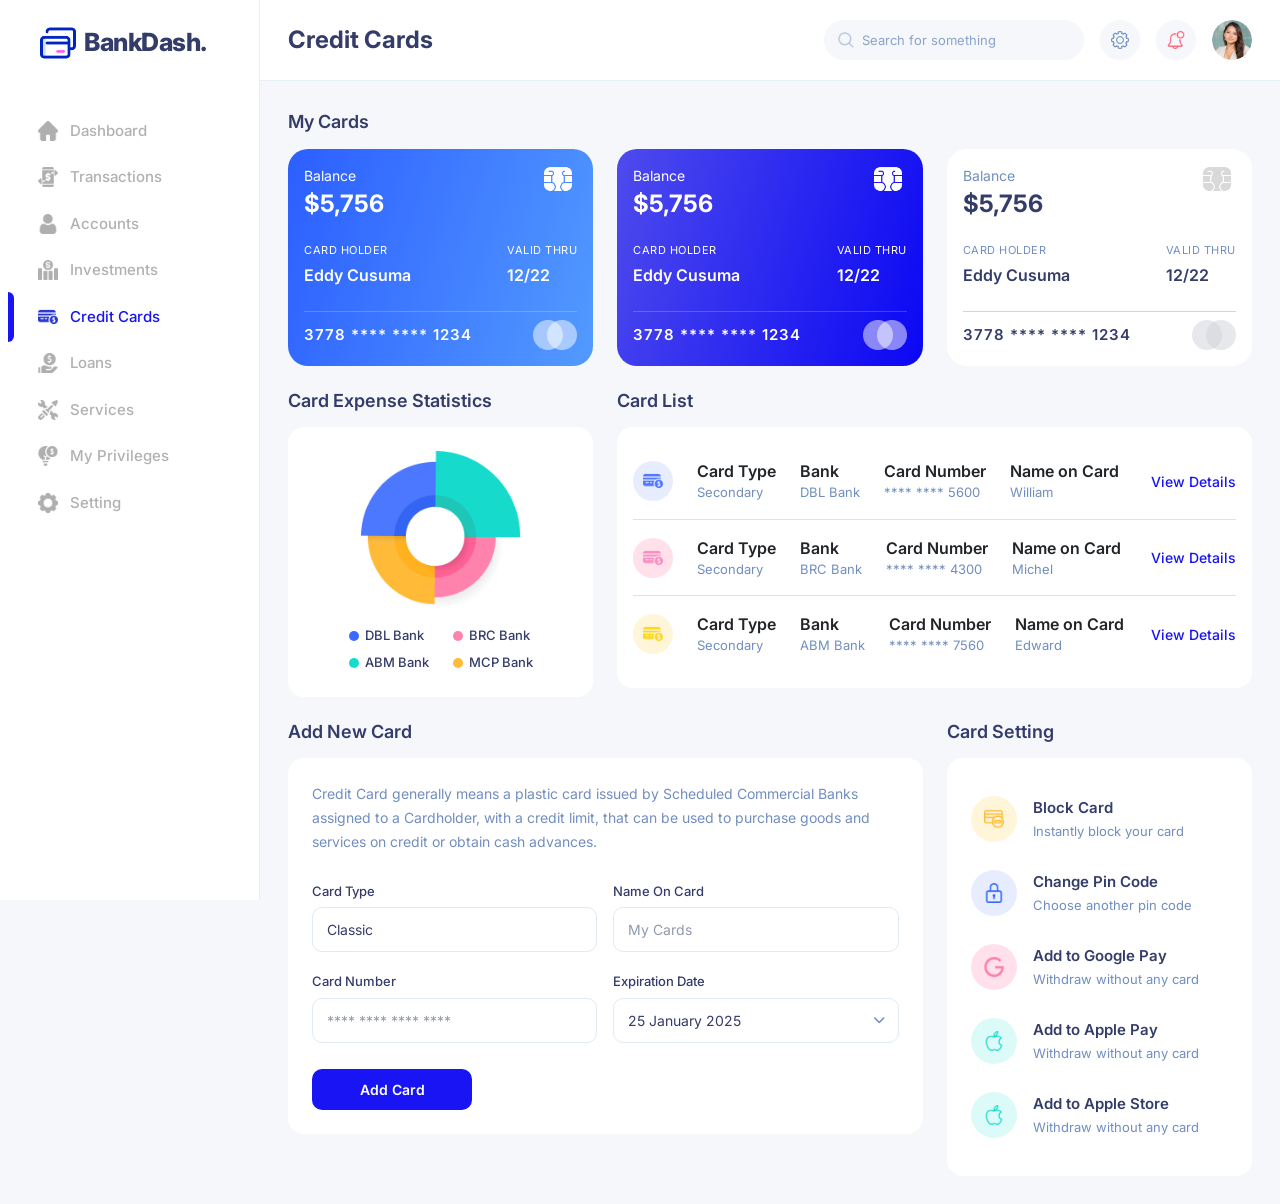
==== index.html @ 616e9b40 "Fitur Credit Cards" ====
<!DOCTYPE html>
<html lang="en">
<head>
    <meta charset="UTF-8">
    <meta name="viewport" content="width=device-width, initial-scale=1.0">
    <title>BankDash</title>
    <link href="https://cdn.jsdelivr.net/npm/bootstrap@5.3.2/dist/css/bootstrap.min.css" rel="stylesheet">
    <link rel="stylesheet" href="https://cdnjs.cloudflare.com/ajax/libs/font-awesome/6.5.1/css/all.min.css">
    <link rel="stylesheet" href="https://fonts.googleapis.com/css2?family=Inter:wght@400;500;600;700;800&display=swap">
    <link rel="stylesheet" href="https://fonts.googleapis.com/css2?family=Lato:wght@400;500;600;700;800&display=swap">
    <link rel="stylesheet" href="https://fonts.googleapis.com/css2?family=Montserrat:wght@400;500;600;700;800;900&display=swap">
    <link rel="stylesheet" href="css/style.css">
</head>
<body>

<div class="container-fluid p-0">
    <div class="row g-0">

        <!-- Sidebar -->
        <div class="col-auto">
            <aside class="sidebar p-4">
                <div class="logo d-flex align-items-center gap-2 mb-5 ms-3">
                    <img src="img/logo.png" alt="BankDash">
                    <span>BankDash.</span>
                </div>
                <nav>
                    <ul class="nav flex-column w-100 gap-1">
                        <li class="nav-item w-100">
                            <a href="#" class="nav-link">
                                <img src="img/dashboard.png" class="nav-icon">
                                <span>Dashboard</span>
                            </a>
                        </li>
                        <li class="nav-item w-100">
                            <a href="#" class="nav-link">
                                <img src="img/transaction.png" class="nav-icon">
                                <span>Transactions</span>
                            </a>
                        </li>
                        <li class="nav-item w-100">
                            <a href="#" class="nav-link">
                                <img src="img/account.png" class="nav-icon">
                                <span>Accounts</span>
                            </a>
                        </li>
                        <li class="nav-item w-100">
                            <a href="#" class="nav-link">
                                <img src="img/investment.png" class="nav-icon">
                                <span>Investments</span>
                            </a>
                        </li>
                        <li class="nav-item w-100 active">
                            <a href="#" class="nav-link active">
                                <img src="img/credit-card.png" class="nav-icon">
                                <span>Credit Cards</span>
                            </a>
                        </li>
                        <li class="nav-item w-100">
                            <a href="#" class="nav-link">
                                <img src="img/loan.png" class="nav-icon">
                                <span>Loans</span>
                            </a>
                        </li>
                        <li class="nav-item w-100">
                            <a href="#" class="nav-link">
                                <img src="img/service.png" class="nav-icon">
                                <span>Services</span>
                            </a>
                        </li>
                        <li class="nav-item w-100">
                            <a href="#" class="nav-link">
                                <img src="img/privilege.png" class="nav-icon">
                                <span>My Privileges</span>
                            </a>
                        </li>
                        <li class="nav-item w-100">
                            <a href="#" class="nav-link">
                                <img src="img/setting.png" class="nav-icon">
                                <span>Setting</span>
                            </a>
                        </li>
                    </ul>
                </nav>
            </aside>
        </div>

        <!-- Main -->
        <div class="col">
            <main class="main-content">
                <!-- Topbar -->
                <header class="topbar">
                    <h2 class="page-title">Credit Cards</h2>
                    <div class="d-flex align-items-center gap-3">
                        <div class="search-box">
                            <img src="img/search.png" class="search-icon">
                            <input type="text" class="search-input" placeholder="Search for something">
                        </div>
                        <div class="topbar-icon">
                            <img src="img/settings.png">
                        </div>
                        <div class="topbar-icon bell">
                            <img src="img/notification.png">
                        </div>
                        <img src="img/profile.png" class="profile-img">
                    </div>
                </header>
                <!-- Content Body -->
                <div class="content-body">
                    <!-- My Cards -->
                    <section class="mb-4">
                        <h5 class="section-title mb-3">My Cards</h5>
                        <div class="row g-4">
                            <!-- Card 1 -->
                            <div class="col-lg-4 col-md-6">
                                <div class="card credit-card credit-card-dark border-0">
                                    <div class="card-body">
                                        <div class="d-flex justify-content-between align-items-start mb-4">
                                            <div>
                                                <p class="mb-1 small" style="color:#FFFFFF">Balance</p>
                                                <h4 class="text-white mb-0 fw-bold">$5,756</h4>
                                            </div>
                                            <img src="img/chip-card.png" alt="Chip" class="chip">
                                        </div>
                                        <div class="d-flex justify-content-between align-items-center mb-4">
                                            <div>
                                                <p class="mb-1" style="color:#FFFFFF;font-size:11px;letter-spacing:.5px">CARD HOLDER</p>
                                                <p class="text-white mb-0 fw-semibold">Eddy Cusuma</p>
                                            </div>
                                            <div>
                                                <p class="mb-1" style="color:#FFFFFF;font-size:11px;letter-spacing:.5px">VALID THRU</p>
                                                <p class="text-white mb-0 fw-semibold">12/22</p>
                                            </div>
                                        </div>
                                        <div class="d-flex justify-content-between align-items-center pt-2" style="border-top:1px solid #FFFFFF33">
                                            <span class="text-white fw-semibold" style="font-size:15px;letter-spacing:1px">3778 **** **** 1234</span>
                                            <img src="img/group.png" class="card-group-icon">
                                        </div>
                                    </div>
                                </div>
                            </div>
                            <!-- Card 2 -->
                            <div class="col-lg-4 col-md-6">
                                <div class="card credit-card credit-card-blue border-0">
                                    <div class="card-body">
                                        <div class="d-flex justify-content-between align-items-start mb-4">
                                            <div>
                                                <p class="mb-1 small" style="color:#FFFFFF">Balance</p>
                                                <h4 class="text-white mb-0 fw-bold">$5,756</h4>
                                            </div>
                                            <img src="img/chip-card.png" alt="Chip" class="chip">
                                        </div>
                                        <div class="d-flex justify-content-between align-items-center mb-4">
                                            <div>
                                                <p class="mb-1" style="color:#FFFFFF;font-size:11px;letter-spacing:.5px">CARD HOLDER</p>
                                                <p class="text-white mb-0 fw-semibold">Eddy Cusuma</p>
                                            </div>
                                            <div>
                                                <p class="mb-1" style="color:#FFFFFF;font-size:11px;letter-spacing:.5px">VALID THRU</p>
                                                <p class="text-white mb-0 fw-semibold">12/22</p>
                                            </div>
                                        </div>
                                        <div class="d-flex justify-content-between align-items-center pt-2" style="border-top:1px solid #FFFFFF33">
                                            <span class="text-white fw-semibold" style="font-size:15px;letter-spacing:1px">3778 **** **** 1234</span>
                                            <img src="img/group.png" class="card-group-icon">
                                        </div>
                                    </div>
                                </div>
                            </div>
                            <!-- Card 3 -->
                            <div class="col-lg-4 col-md-6">
                                <div class="card credit-card credit-card-white border-0">
                                    <div class="card-body">
                                        <div class="d-flex justify-content-between align-items-start mb-4">
                                            <div>
                                                <p class="mb-1 small" style="color:#718EBF">Balance</p>
                                                <h4 class="mb-0 fw-bold" style="color:#343C6A">$5,756</h4>
                                            </div>
                                            <img src="img/chip-card.png" alt="Chip" class="chip" style="filter:grayscale(0.4) brightness(0.85)">
                                        </div>
                                        <div class="d-flex justify-content-between align-items-center mb-4">
                                            <div>
                                                <p class="mb-1" style="color:#718EBF;font-size:11px;letter-spacing:.5px">CARD HOLDER</p>
                                                <p class="mb-0 fw-semibold" style="color:#343C6A">Eddy Cusuma</p>
                                            </div>
                                            <div>
                                                <p class="mb-1" style="color:#718EBF;font-size:11px;letter-spacing:.5px">VALID THRU</p>
                                                <p class="mb-0 fw-semibold" style="color:#343C6A">12/22</p>
                                            </div>
                                        </div>
                                        <div class="d-flex justify-content-between align-items-center pt-2" style="border-top:1px solid #C8D8E8">
                                            <span class="fw-semibold" style="color:#343C6A;font-size:15px;letter-spacing:1px">3778 **** **** 1234</span>
                                            <img src="img/group.png" class="card-group-icon">
                                        </div>
                                    </div>
                                </div>
                            </div>
                        </div>
                    </section>

                    <!-- Bottom Section -->
                    <div class="row g-4 mb-4">
                        <!-- Card Expense Statistics -->
                            <div class="col-xl-4">
                                <h5 class="section-title mb-3">Card Expense Statistics</h5>
                                <div class="statistics-box text-center">
                                    <img src="img/groups.png" alt="Statistics" style="width:160px; height:auto;">
                                    <div class="donut-legend mt-3">
                                        <div class="legend-item">
                                            <span class="legend-dot" style="background:#396AFF"></span>DBL Bank
                                        </div>
                                        <div class="legend-item">
                                            <span class="legend-dot" style="background:#FF82AC"></span>BRC Bank
                                        </div>
                                        <div class="legend-item">
                                            <span class="legend-dot" style="background:#16DBCC"></span>ABM Bank
                                        </div>
                                        <div class="legend-item">
                                            <span class="legend-dot" style="background:#FFBB38"></span>MCP Bank
                                        </div>
                                    </div>
                                </div>
                            </div>

                            <!-- Card List -->
                            <div class="col-xl-8">
                                <h5 class="section-title mb-3">Card List</h5>
                                <div class="card-list-table p-3">
                                    <!-- Item 1 -->
                                    <div class="d-flex align-items-center justify-content-between py-3 border-bottom">
                                        <div class="d-flex align-items-center gap-4">
                                            <div class="card-icon-circle card-icon-item1">
                                                <img src="img/credit-card.png" width="20" class="icon-blue">
                                            </div>
                                            <div>
                                                <div class="fw-semibold">Card Type</div>
                                                <div class="card-type-sub">Secondary</div>
                                            </div>
                                            <div>
                                                <div class="fw-semibold">Bank</div>
                                                <div class="card-type-sub">DBL Bank</div>
                                            </div>
                                            <div>
                                                <div class="fw-semibold">Card Number</div>
                                                <div class="card-type-sub">**** **** 5600</div>
                                            </div>
                                            <div>
                                                <div class="fw-semibold">Name on Card</div>
                                                <div class="card-type-sub">William</div>
                                            </div>
                                        </div>
                                        <a href="#" class="view-details-link">View Details</a>
                                    </div>

                                    <!-- Item 2 -->
                                    <div class="d-flex align-items-center justify-content-between py-3 border-bottom">
                                        <div class="d-flex align-items-center gap-4">
                                            <div class="card-icon-circle card-icon-item2">
                                                <img src="img/credit-card.png" width="20" class="icon-pink">
                                            </div>
                                            <div>
                                                <div class="fw-semibold">Card Type</div>
                                                <div class="card-type-sub">Secondary</div>
                                            </div>
                                            <div>
                                                <div class="fw-semibold">Bank</div>
                                                <div class="card-type-sub">BRC Bank</div>
                                            </div>
                                            <div>
                                                <div class="fw-semibold">Card Number</div>
                                                <div class="card-type-sub">**** **** 4300</div>
                                            </div>
                                            <div>
                                                <div class="fw-semibold">Name on Card</div>
                                                <div class="card-type-sub">Michel</div>
                                            </div>
                                        </div>
                                        <a href="#" class="view-details-link">View Details</a>
                                    </div>

                                    <!-- Item 3 -->
                                    <div class="d-flex align-items-center justify-content-between py-3">
                                        <div class="d-flex align-items-center gap-4">
                                            <div class="card-icon-circle card-icon-item3">
                                                <img src="img/credit-card.png" width="20" class="icon-yellow">
                                            </div>
                                            <div>
                                                <div class="fw-semibold">Card Type</div>
                                                <div class="card-type-sub">Secondary</div>
                                            </div>
                                            <div>
                                                <div class="fw-semibold">Bank</div>
                                                <div class="card-type-sub">ABM Bank</div>
                                            </div>
                                            <div>
                                                <div class="fw-semibold">Card Number</div>
                                                <div class="card-type-sub">**** **** 7560</div>
                                            </div>
                                            <div>
                                                <div class="fw-semibold">Name on Card</div>
                                                <div class="card-type-sub">Edward</div>
                                            </div>
                                        </div>
                                        <a href="#" class="view-details-link">View Details</a>
                                    </div>
                                </div>
                            </div>
                        </div>

                        <div class="row g-4 align-items-stretch">
                            <!-- Add New Card -->
                            <div class="col-xl-8">
                                <h5 class="section-title mb-3">Add New Card</h5>
                                <div class="add-new-card-box">
                                    <p class="mb-4" style="color:#718EBF; font-size:14px; line-height:1.7">
                                        Credit Card generally means a plastic card issued by Scheduled Commercial Banks assigned to a Cardholder, with a credit limit, that can be used to purchase goods and services on credit or obtain cash advances.
                                    </p>
                                    <div class="row g-3">
                                        <div class="col-md-6">
                                            <label class="form-label">Card Type</label>
                                            <input type="text" class="form-control" value="Classic">
                                        </div>
                                        <div class="col-md-6">
                                            <label class="form-label">Name On Card</label>
                                            <input type="text" class="form-control" placeholder="My Cards">
                                        </div>
                                        <div class="col-md-6">
                                            <label class="form-label">Card Number</label>
                                            <input type="text" class="form-control" placeholder="**** **** **** ****">
                                        </div>
                                        <div class="col-md-6">
                                            <label class="form-label">Expiration Date</label>
                                            <div class="position-relative">
                                                <input type="text" class="form-control" value="25 January 2025">
                                                <i class="fas fa-chevron-down position-absolute" style="right:14px; top:50%; transform:translateY(-50%); color:#718EBF; font-size:12px;"></i>
                                            </div>
                                        </div>
                                        <div class="col-12 mt-3">
                                            <button class="btn-add-card">Add Card</button>
                                        </div>
                                    </div>
                                </div>
                            </div>

                            <!-- Card Setting -->
                            <div class="col-xl-4">
                                <h5 class="section-title mb-3">Card Setting</h5>
                                <div class="card-setting-box">
                                    <div class="setting-item">
                                        <div class="setting-icon-circle" style="background:#FFF5D9;">
                                            <img src="img/credit.png" width="20">
                                        </div>
                                        <div>
                                            <div class="setting-item-title">Block Card</div>
                                            <div class="setting-item-sub">Instantly block your card</div>
                                        </div>
                                    </div>
                                    <div class="setting-item">
                                        <div class="setting-icon-circle" style="background:#E7EDFF;">
                                            <img src="img/padlock.png" width="20">
                                        </div>
                                        <div>
                                            <div class="setting-item-title">Change Pin Code</div>
                                            <div class="setting-item-sub">Choose another pin code</div>
                                        </div>
                                    </div>
                                    <div class="setting-item">
                                        <div class="setting-icon-circle" style="background:#FFE0EB;">
                                            <img src="img/google.png" width="20">
                                        </div>
                                        <div>
                                            <div class="setting-item-title">Add to Google Pay</div>
                                            <div class="setting-item-sub">Withdraw without any card</div>
                                        </div>
                                    </div>
                                    <div class="setting-item">
                                        <div class="setting-icon-circle" style="background:#DCFAF8;">
                                            <img src="img/apple.png" width="20">
                                        </div>
                                        <div>
                                            <div class="setting-item-title">Add to Apple Pay</div>
                                            <div class="setting-item-sub">Withdraw without any card</div>
                                        </div>
                                    </div>
                                    <div class="setting-item">
                                        <div class="setting-icon-circle" style="background:#DCFAF8;">
                                            <img src="img/apple.png" width="20">
                                        </div>
                                        <div>
                                            <div class="setting-item-title">Add to Apple Store</div>
                                            <div class="setting-item-sub">Withdraw without any card</div>
                                        </div>
                                    </div>
                                </div>
                            </div>
                        </div>
                    </main>
                </div>
            </div>
        </div>

<script src="https://cdn.jsdelivr.net/npm/bootstrap@5.3.2/dist/js/bootstrap.bundle.min.js"></script>
<script src="js/app.js"></script>
</body>
</html>
---- css/style.css ----
* {
    margin: 0;
    padding: 0;
    box-sizing: border-box;
    font-family: 'Inter', sans-serif;
}

body {
    background-color: #F5F7FA;
}

.container-fluid{
    max-width: 100%;
    overflow-x: hidden;
}

/* Sidebar */
.sidebar {
    width: 260px;
    min-height: 100vh;
    background-color: #ffffff;
    border-right: 1px solid #E6EFF5;
    position: sticky;
    top: 0;
    height: 100vh;
    overflow-y: auto;
}

.logo img {
    width: 36px;
    height: 36px;
    object-fit: contain;
}

.logo span {
    color: #343C6A;
    font-size: 25px;
    font-weight: 800;
    letter-spacing: -0.5px;
}

.nav-icon {
    width: 20px;
    height: 20px;
    object-fit: contain;
    flex-shrink: 0;
    transition: all 0.2s ease;
    filter: grayscale(1) brightness(0.99);
}

.nav-link {
    color: #B1B1B1;
    font-weight: 500;
    font-size: 15px;
    border-radius: 8px;
    transition: all 0.2s ease;
    padding: 10px 14px !important;
    display: flex;
    align-items: center;
    gap: 12px;
    text-decoration: none;
    position: relative;
}

.nav-link:hover {
    color: #1814F3;
}

.nav-link:hover .nav-icon {
    filter: brightness(0) saturate(100%) invert(15%) sepia(96%) saturate(3000%) hue-rotate(235deg);
}

.nav-item.active .nav-link,
.nav-link.active {
    color: #1814F3;
}

.nav-item.active .nav-link .nav-icon,
.nav-link.active .nav-icon {
    filter: brightness(0) saturate(100%) invert(15%) sepia(96%) saturate(3000%) hue-rotate(235deg);
}

.nav-item.active {
    position: relative;
}

.nav-item.active::before {
    content: '';
    position: absolute;
    left: -16px;
    top: 50%;
    transform: translateY(-50%);
    width: 6px;
    height: 50px;
    background-color: #1814F3;
    border-radius: 0 10px 10px 0;
}

/* Main */
.main-content {
    background-color: #F5F7FA;
    min-height: 100vh;
    padding: 0;
}

.page-title {
    font-size: 24px;
    font-weight: 700;
    color: #343C6A;
    margin-bottom: 0;
}

/* Topbar */
.topbar {
    display: flex;
    justify-content: space-between;
    align-items: center;
    background: #ffffff;
    padding: 20px 28px;
    border-bottom: 1px solid #E6EFF5;
    margin-bottom: 30px;
    flex-wrap: wrap;
    gap: 16px;
}

.topbar > div{
    flex-wrap: wrap;
}

.search-box {
    position: relative;
    width: 260px;
}

.search-icon {
    position: absolute;
    left: 14px;
    top: 50%;
    transform: translateY(-50%);
    width: 16px;
    opacity: 0.5;
}

.search-input {
    width: 100%;
    height: 40px;
    border: none;
    border-radius: 40px;
    background: #F5F7FA;
    padding-left: 38px;
    font-size: 13px;
    color: #718EBF;
    outline: none;
}

.search-input::placeholder {
    color: #8BA3CB;
}

.search-input:focus {
    background-color: #F5F7FA;
    box-shadow: none;
}

.topbar-icon {
    width: 40px;
    height: 40px;
    background: #F5F7FA;
    border-radius: 50%;
    display: flex;
    align-items: center;
    justify-content: center;
    cursor: pointer;
    flex-shrink: 0;
}

.topbar-icon img {
    width: 18px;
    height: 18px;
    object-fit: contain;
}

.profile-img {
    width: 40px;
    height: 40px;
    border-radius: 50%;
    object-fit: cover;
    flex-shrink: 0;
}

/* Content */
.content-body {
    padding: 0 28px 28px 28px;
}

/* Section Title */
.section-title {
    font-size: 18px;
    font-weight: 600;
    color: #343C6A;
    margin-bottom: 16px;
}

/* My Cards */
.credit-card {
    border-radius: 20px;
    overflow: hidden;
    transition: transform 0.3s ease;
    min-height: 200px;
}

.credit-card:hover {
    transform: translateY(-4px);
}

.credit-card-dark {
    background: linear-gradient(107.38deg, #2D60FF 2.61%, #539BFF 101.2%);
}

.credit-card-blue {
    background: linear-gradient(107.38deg, #4C49ED 2.61%, #0A06F4 101.2%);
}

.credit-card-white {
    background: #FFFFFF;
    border: none !important;
}

.chip {
    width: 38px;
    height: 28px;
    object-fit: contain;
}

.card-group-icon{
    width:44px;
    height:auto;
    object-fit:contain;
}

.credit-card-dark .card-group-icon,
.credit-card-blue .card-group-icon{
    filter: brightness(0) invert(1); 
}

.credit-card-white .card-group-icon{
    filter: brightness(0) saturate(100%) invert(63%) sepia(9%) saturate(300%) hue-rotate(186deg) opacity(0.5);
}

/* Card List Table */
.card-list-table {
    background: #ffffff;
    border-radius: 16px;
    overflow: hidden;
}

.card-list-table .table {
    margin-bottom: 0;
}

.card-list-table .table thead th {
    font-size: 13px;
    color: #718EBF;
    font-weight: 500;
    border: none;
    padding: 14px 16px;
    background: transparent;
}

.card-list-table .table tbody td {
    font-size: 14px;
    color: #343C6A;
    font-weight: 500;
    border: none;
    padding: 14px 16px;
    vertical-align: middle;
    border-top: 1px solid #F3F5F7;
}

.card-type-sub {
    color: #718EBF;
    font-size: 13px;
    font-weight: 400;
}

.card-icon-item1{
    background:#E7EDFF;
    color:#396AFF;
}

.card-icon-item2{
    background:#FFE0EB;
    color:#FF82AC;
}

.card-icon-item3{
    background:#FFF5D9;
    color:#FFBB38;
}

.icon-blue{
filter: brightness(0) saturate(100%) invert(39%) sepia(94%) saturate(1877%) hue-rotate(213deg) brightness(101%) contrast(101%);
}

.icon-pink{
filter: brightness(0) saturate(100%) invert(63%) sepia(66%) saturate(468%) hue-rotate(294deg) brightness(102%) contrast(102%);
}

.icon-yellow{
filter: brightness(0) saturate(100%) invert(77%) sepia(58%) saturate(590%) hue-rotate(359deg) brightness(101%) contrast(101%);
}

.card-icon-circle {
    width: 40px;
    height: 40px;
    border-radius: 50%;
    display: flex;
    align-items: center;
    justify-content: center;
    font-size: 16px;
    flex-shrink: 0;
}

.view-details-link {
    color: #1814F3;
    font-size: 14px;
    font-weight: 500;
    text-decoration: none;
}

.view-details-link:hover {
    text-decoration: underline;
}

/* Statistics Box */
.statistics-box {
    background: #ffffff;
    border-radius: 16px;
    padding: 24px;
}

.donut-legend {
    display: grid;
    grid-template-columns: repeat(2, auto);
    gap: 8px 24px;
    justify-content: center;
    margin-top: 16px;
}

.legend-item {
    display: flex;
    align-items: center;
    gap: 6px;
    font-size: 13px;
    color: #343C6A;
    font-weight: 500;
}

.legend-dot {
    width: 10px;
    height: 10px;
    border-radius: 50%;
    flex-shrink: 0;
}

.row.g-4{
    align-items: stretch;
}

.add-new-card-box {
    background: #ffffff;
    border-radius: 16px;
    padding: 24px;
    padding-bottom: 32px;
}

.add-new-card-box .btn-add-card{
    margin-top: 10px;
}

.add-new-card-box,
.card-setting-box {
    padding: 24px; 
}

.form-label {
    font-weight: 500;
    font-size: 13px;
    color: #343C6A;
    margin-bottom: 6px;
}

.form-control {
    border: 1px solid #DFEAF2;
    border-radius: 10px;
    padding: 11px 14px;
    font-size: 14px;
    color: #343C6A;
    background-color: #ffffff;
}

.form-control::placeholder {
    color: #9199AF;
}

.form-control:focus {
    border-color: #2D60FF;
    box-shadow: none;
    outline: none;
}

.btn-add-card {
    background-color: #1814F3;
    color: #ffffff;
    border: none;
    border-radius: 10px;
    padding: 10px 24px;
    font-size: 14px;
    font-weight: 600;
    width: auto;
    min-width: 160px;
    cursor: pointer;
    transition: background 0.2s ease, transform 0.2s ease;
}

.btn-add-card:hover {
    background-color: #1210cc;
    transform: translateY(-1px);
}

/* Card Setting */
.card-setting-box {
    background: #ffffff;
    border-radius: 16px;
    padding: 24px;
}

.setting-item {
    display: flex;
    align-items: center;
    gap: 16px;
    padding: 14px 0;
    /* border-bottom: 1px solid #F3F5F7; */
}

.setting-icon-circle {
    width: 46px;
    height: 46px;
    border-radius: 50%;
    display: flex;
    align-items: center;
    justify-content: center;
    font-size: 18px;
    flex-shrink: 0;
}

.setting-item-title {
    font-size: 15px;
    font-weight: 600;
    color: #343C6A;
    margin-bottom: 2px;
}

.setting-item-sub {
    font-size: 13px;
    color: #718EBF;
}

/* Responsive */
@media (max-width: 992px) {
    .sidebar { width: 80px; }
    .logo span,
    .nav-link span { display: none; }
    .nav-link { justify-content: center; padding: 10px !important; }
}

@media (max-width: 576px) {
    .content-body { padding: 0 16px 16px 16px; }
    .search-box { width: 160px; }
}

@media (max-width: 992px){
    .sidebar{
        width:80px;
    }
    .logo span,
    .nav-link span{
        display:none;
    }
    .nav-link{
        justify-content:center;
        padding:10px !important;
    }
    .card-list-table .d-flex{
        flex-wrap:wrap;
        gap:12px;
    }
    .card-list-table .d-flex > div{
        min-width:120px;
    }
}

@media (max-width: 768px){
    .sidebar{
        display:none;
    }
    .topbar{
        flex-direction:column;
        align-items:flex-start;
        gap:16px;
    }

    .topbar > div{
        width:100%;
        display:flex;
        justify-content:space-between;
    }

    .search-box{
        width:100%;
    }
    .content-body .row.g-4:first-child{
        flex-wrap:nowrap;
        overflow-x:auto;
        padding-bottom:10px;
    }
    .credit-card{
        min-width:260px;
    }
    .statistics-box{
        margin-bottom:20px;
    }
    .card-list-table .d-flex{
        flex-direction:column;
        align-items:flex-start !important;
        gap:10px;
    }
    .card-list-table .d-flex > div{
        width:100%;
    }
    .view-details-link{
        align-self:flex-end;
        margin-top:6px;
    }
    .add-new-card-box .row > div{
        width:100%;
    }
    .btn-add-card{
        width:100%;
    }

}

@media (max-width: 480px){
    .page-title{
        font-size:20px;
    }
    .credit-card{
        min-width:240px;
    }
    .statistics-box img{
        width:140px;
    }
}
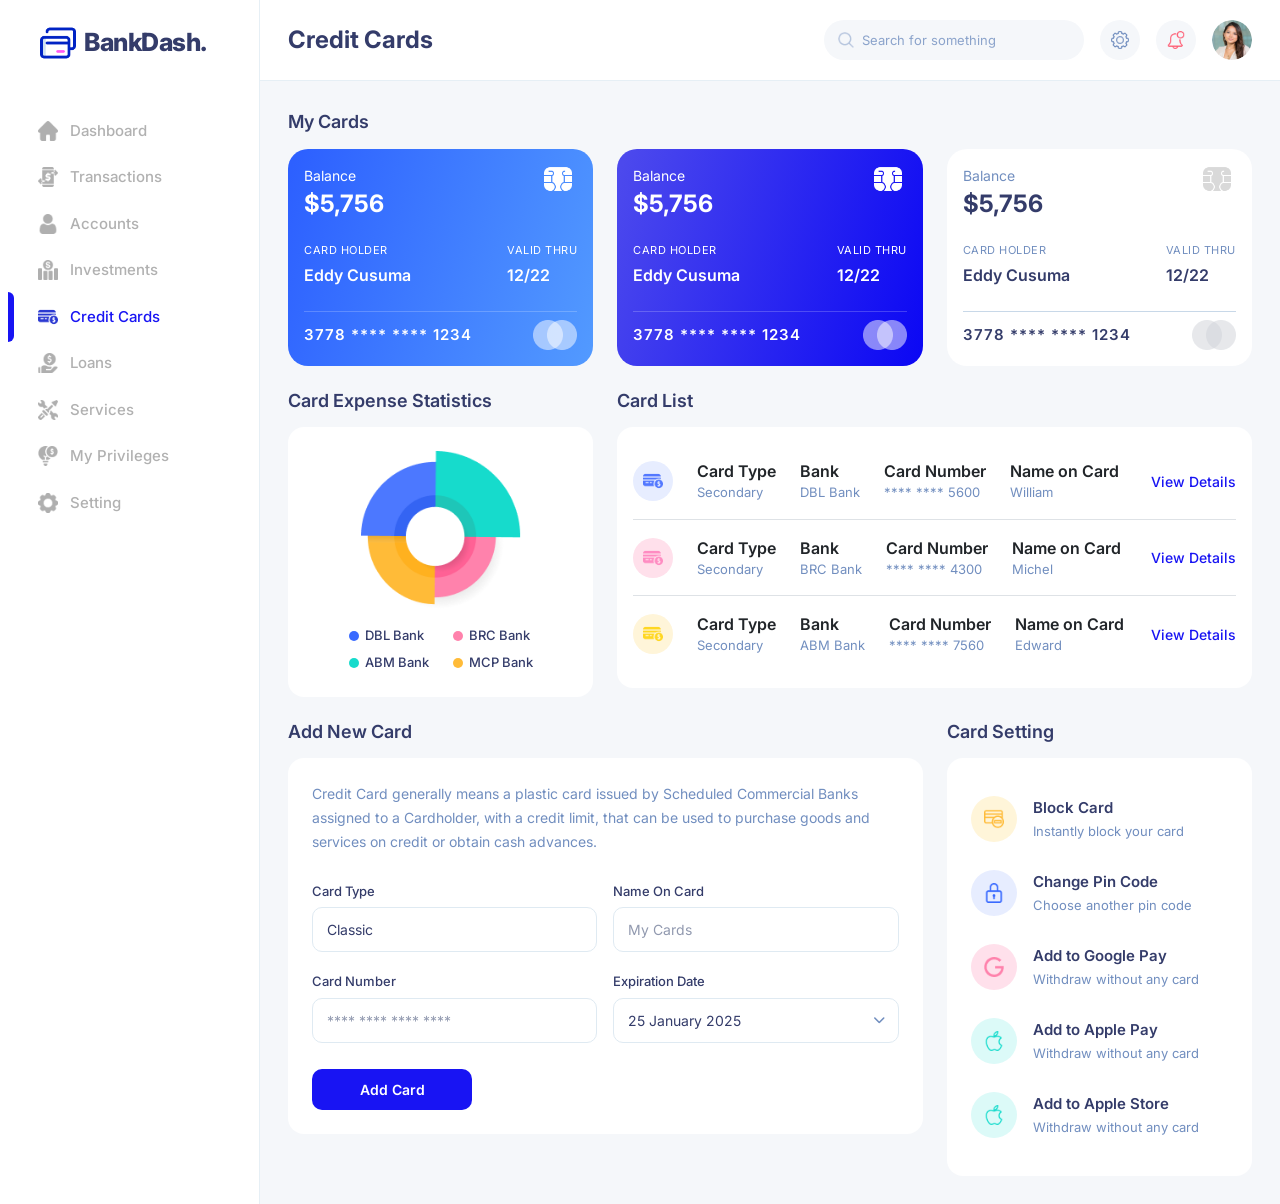
==== commit 302c359f: "Setting" ====
--- a/index.html
+++ b/index.html
@@ -3,7 +3,7 @@
 <head>
     <meta charset="UTF-8">
     <meta name="viewport" content="width=device-width, initial-scale=1.0">
-    <title>BankDash</title>
+    <title>BankDash - Credit Cards</title>
     <link href="https://cdn.jsdelivr.net/npm/bootstrap@5.3.2/dist/css/bootstrap.min.css" rel="stylesheet">
     <link rel="stylesheet" href="https://cdnjs.cloudflare.com/ajax/libs/font-awesome/6.5.1/css/all.min.css">
     <link rel="stylesheet" href="https://fonts.googleapis.com/css2?family=Inter:wght@400;500;600;700;800&display=swap">
@@ -50,7 +50,7 @@
                             </a>
                         </li>
                         <li class="nav-item w-100 active">
-                            <a href="#" class="nav-link active">
+                            <a href="index.html" class="nav-link active">
                                 <img src="img/credit-card.png" class="nav-icon">
                                 <span>Credit Cards</span>
                             </a>
@@ -62,7 +62,7 @@
                             </a>
                         </li>
                         <li class="nav-item w-100">
-                            <a href="#" class="nav-link">
+                            <a href="service.html" class="nav-link">
                                 <img src="img/service.png" class="nav-icon">
                                 <span>Services</span>
                             </a>
@@ -74,7 +74,7 @@
                             </a>
                         </li>
                         <li class="nav-item w-100">
-                            <a href="#" class="nav-link">
+                            <a href="setting.html" class="nav-link">
                                 <img src="img/setting.png" class="nav-icon">
                                 <span>Setting</span>
                             </a>
--- a/css/style.css
+++ b/css/style.css
@@ -12,18 +12,15 @@
 .container-fluid{
     max-width: 100%;
     overflow-x: hidden;
+    min-height: 100vh;
 }
 
 /* Sidebar */
 .sidebar {
     width: 260px;
-    min-height: 100vh;
-    background-color: #ffffff;
+    background: #fff;
     border-right: 1px solid #E6EFF5;
-    position: sticky;
-    top: 0;
-    height: 100vh;
-    overflow-y: auto;
+    min-height: 100%;
 }
 
 .logo img {
@@ -101,6 +98,7 @@
     background-color: #F5F7FA;
     min-height: 100vh;
     padding: 0;
+    width:100%;
 }
 
 .page-title {
@@ -440,7 +438,6 @@
     align-items: center;
     gap: 16px;
     padding: 14px 0;
-    /* border-bottom: 1px solid #F3F5F7; */
 }
 
 .setting-icon-circle {
@@ -466,99 +463,739 @@
     color: #718EBF;
 }
 
+/* SERVICE PAGE STYLES */
+.service-box {
+    background: #fff;
+    border-radius: 16px;
+    padding: 20px;
+    gap: 16px;
+}
+
+.service-icon {
+    width: 60px;
+    height: 60px;
+    border-radius: 50%;
+    display: flex;
+    align-items: center;
+    justify-content: center;
+    flex-shrink: 0;
+}
+
+.service-icon img {
+    width: 26px;
+    height: 26px;
+    object-fit: contain;
+}
+
+.service-title {
+    font-weight: 600;
+    color: #232323;
+    font-size: 16px;
+}
+
+.service-sub {
+    font-size: 13px;
+    color: #718EBF;
+}
+
+/* Service List */
+.service-list {
+    margin-top: 16px;
+}
+
+.service-row {
+    display: flex;
+    align-items: center;
+    justify-content: space-between;
+    background: #fff;
+    border-radius: 16px;
+    padding: 20px;
+    margin-bottom: 16px;
+    gap: 20px;
+    flex-wrap: wrap;
+}
+
+.service-left {
+    display: flex;
+    align-items: center;
+    gap: 16px;
+    min-width: 250px;
+}
+
+.service-name {
+    font-weight: 600;
+    color: #232323;
+    font-size: 16px;
+}
+
+.service-desc {
+    font-size: 13px;
+    color: #718EBF;
+}
+
+.service-col {
+    min-width: 120px;
+}
+
+.service-text {
+    color: #232323;
+    font-weight: 500;
+    font-size: 14px;
+}
+
+.service-sub {
+    font-size: 12px;
+    color: #718EBF;
+}
+
+.service-btn {
+    border: 1px solid #396AFF;
+    padding: 8px 18px;
+    border-radius: 30px;
+    font-size: 13px;
+    color: #396AFF;
+    text-decoration: none;
+    background: transparent;
+    transition: all 0.2s ease;
+    white-space: nowrap;
+}
+
+.service-btn.active {
+    color: #1814F3;
+    border-color: #1814F3;
+}
+
+.service-btn:hover {
+    background: #1814F3;
+    color: #fff;
+    border-color: #1814F3;
+}
+
+/* Section title specific for services */
+.section-title {
+    color: #343C6A;
+}
+
+/* SETTING PAGE STYLES */
+.setting-tabs {
+    display: flex;
+    gap: 40px;
+    border-bottom: 1px solid #E6EFF5;
+    margin-bottom: 30px;
+}
+
+.setting-card{
+    background: #ffffff;
+    border-radius: 16px;
+    padding: 20px;
+}
+
+.setting-tab {
+    font-size: 16px;
+    font-weight: 500;
+    padding-bottom: 12px;
+    cursor: pointer;
+    position: relative;
+    color: #718EBF;
+    text-decoration: none;
+    background: none;
+    border: none;
+}
+
+.setting-tab.active {
+    color: #1814F3;
+}
+
+.setting-tab.active::after {
+    content: '';
+    position: absolute;
+    bottom: -1px;
+    left: 0;
+    width: 100%;
+    height: 3px;
+    background-color: #1814F3;
+    border-radius: 3px 3px 0 0;
+}
+
+/* Profile Section */
+.profile-section {
+    display: flex;
+    gap: 40px;
+    flex-wrap: wrap;
+}
+
+.profile-avatar {
+    position: relative;
+    width: 140px;
+    height: 140px;
+}
+
+.profile-avatar img {
+    width: 100%;
+    height: 100%;
+    border-radius: 50%;
+    object-fit: cover;
+}
+
+.profile-avatar .pencil-icon {
+    position: absolute;
+    bottom: 10px;
+    right: 10px;
+    width: 36px;
+    height: 36px;
+    background: #1814F3;
+    border-radius: 50%;
+    display: flex;
+    align-items: center;
+    justify-content: center;
+    cursor: pointer;
+    border: 2px solid #ffffff;
+}
+
+.profile-avatar .pencil-icon img {
+    width: 18px;
+    height: 18px;
+    filter: brightness(0) invert(1);
+}
+
+.profile-form {
+    flex: 1;
+    display: grid;
+    grid-template-columns: repeat(2, 1fr);
+    gap: 20px 30px;
+    width:100%;
+}
+
+.form-group {
+    display: flex;
+    flex-direction: column;
+}
+
+.form-group label {
+    font-size: 14px;
+    color: #232323;
+    font-weight: 500;
+    margin-bottom: 8px;
+}
+
+.form-group input {
+    border: 1px solid #E6EFF5;
+    border-radius: 10px;
+    padding: 12px 16px;
+    font-size: 14px;
+    color: #718EBF;
+    background: #ffffff;
+    outline: none;
+}
+
+.form-group input:focus {
+    border-color: #1814F3;
+}
+
+.form-group input::placeholder {
+    color: #9199AF;
+}
+
+/* Preferences */
+.preferences-list {
+    background: #ffffff;
+    border-radius: 16px;
+    padding: 24px;
+}
+
+.pref-row{
+    display:grid;
+    grid-template-columns:1fr 1fr;
+    gap:30px;
+    margin-bottom:30px;
+}
+
+.notification-section h4{
+    font-size:16px;
+    font-weight:600;
+    margin-bottom:16px;
+}
+
+.notif-item{
+    display:flex;
+    align-items:center;
+    gap:14px;
+    margin-bottom:16px;
+}
+
+.notif-item span{
+    font-size:14px;
+    color:#232323;
+}
+
+.pref-col{
+    display:flex;
+    flex-direction:column;
+    gap:8px;
+}
+
+.pref-col label{
+    font-size:14px;
+    font-weight:500;
+    color:#232323;
+}
+
+.pref-col input{
+    border: 1px solid #E6EFF5;
+    border-radius: 10px;
+    padding: 12px 16px;
+    font-size: 14px;
+    color: #718EBF;
+    background: #ffffff;
+    outline: none;
+}
+
+.pref-item {
+    display: flex;
+    align-items: center;
+    justify-content: space-between;
+    padding: 16px 0;
+    border-bottom: 1px solid #E6EFF5;
+}
+
+.pref-item:last-child {
+    border-bottom: none;
+}
+
+.pref-info h4 {
+    font-size: 16px;
+    color: #232323;
+    font-weight: 600;
+    margin-bottom: 4px;
+}
+
+.pref-info p {
+    font-size: 14px;
+    color: #718EBF;
+    margin-bottom: 0;
+}
+
+.toggle-switch {
+    width: 44px;
+    height: 24px;
+    background-color: #E6EFF5;
+    border-radius: 12px;
+    position: relative;
+    cursor: pointer;
+    transition: background-color 0.2s;
+}
+
+.toggle-switch.active {
+    background-color: #16DBCC;
+}
+
+.toggle-switch .toggle-knob {
+    width: 20px;
+    height: 20px;
+    background-color: #ffffff;
+    border-radius: 50%;
+    position: absolute;
+    top: 2px;
+    left: 2px;
+    transition: transform 0.2s;
+    box-shadow: 0 2px 4px rgba(0,0,0,0.1);
+}
+
+.toggle-switch.active .toggle-knob {
+    transform: translateX(20px);
+}
+
+.select-input {
+    border: 1px solid #E6EFF5;
+    border-radius: 10px;
+    padding: 12px 16px;
+    color: #232323;
+    font-size: 14px;
+    width: 100%;
+    background: #ffffff;
+    cursor: pointer;
+    outline: none;
+}
+
+.select-input:focus {
+    border-color: #1814F3;
+}
+
+/* Security */
+.security-box {
+    background: #ffffff;
+    border-radius: 16px;
+    padding: 24px;
+    width: 100%;
+}
+
+.security-item{
+    padding:20px 0;
+    display:flex;
+    flex-direction:column;
+    gap:10px;
+}
+
+.security-header{
+    display:flex;
+    align-items:center;
+    justify-content:space-between;
+}
+
+.security-item h4{
+    font-size:16px;
+    font-weight:600;
+    color:#232323;
+}
+
+.security-item label{
+    font-size:14px;
+    color:#232323;
+}
+
+.password-field{
+    width:350px;
+}
+
+.two-factor-row{
+    display:flex;
+    align-items:center;
+    gap:12px;
+}
+
+.two-factor-row p{
+    margin:0;
+    font-size:14px;
+    color:#232323;
+}
+
+.security-item:last-child {
+    border-bottom: none;
+}
+
+.security-info h4 {
+    font-size: 16px;
+    color: #232323;
+    font-weight: 600;
+    margin-bottom: 4px;
+}
+
+.security-info p {
+    font-size: 14px;
+    color: #232323;
+    margin-bottom: 0;
+}
+
+.password-field {
+    border: 1px solid #E6EFF5;
+    border-radius: 10px;
+    padding: 12px 16px;
+    width: 250px;
+    font-size: 14px;
+    color: #232323;
+    background: #ffffff;
+    outline: none;
+}
+
+.password-field:focus {
+    border-color: #1814F3;
+}
+
+.btn-save {
+    background-color: #1814F3;
+    color: #ffffff;
+    border: none;
+    border-radius: 10px;
+    padding: 12px 32px;
+    font-size: 16px;
+    font-weight: 600;
+    margin-top: 30px;
+    cursor: pointer;
+    transition: background 0.2s;
+    min-width: 160px;
+}
+
+.btn-save:hover {
+    background-color: #1210cc;
+}
+
+.hidden {
+    display: none;
+}
+
+.input-icon{
+    position: relative;
+}
+
+.input-icon input{
+    width: 100%;
+    border: 1px solid #E6EFF5;
+    border-radius: 10px;
+    padding: 12px 40px 12px 16px;
+    font-size: 14px;
+    color: #232323;
+}
+
+.input-icon i{
+    position: absolute;
+    right: 16px;
+    top: 50%;
+    transform: translateY(-50%);
+    font-size: 12px;
+    color: #232323;
+    pointer-events: none;
+}
+
+.mobile-menu{
+    display:none;
+    font-size:20px;
+    cursor:pointer;
+    color:#343C6A;
+}
+
 /* Responsive */
 @media (max-width: 992px) {
-    .sidebar { width: 80px; }
+    .sidebar {
+        width: 80px;
+    }
     .logo span,
-    .nav-link span { display: none; }
-    .nav-link { justify-content: center; padding: 10px !important; }
+    .nav-link span {
+        display: none;
+    }
+    .nav-link {
+        justify-content: center;
+        padding: 10px !important;
+    }
+    .card-list-table .d-flex {
+        flex-wrap: wrap;
+        gap: 12px;
+    }
+    .card-list-table .d-flex > div {
+        min-width: 120px;
+    }
+    
+    .profile-form {
+        grid-template-columns: 1fr;
+        width:100%;
+    }
+    
+    .select-input {
+        width: 180px;
+    }
+
+    .setting-card{
+        padding:24px;
+    }
+
+    .profile-section{
+        flex-direction:column;
+        align-items:center;
+        gap:24px;
+    }
+
+    .pref-row{
+        grid-template-columns:1fr;
+    }
+
+    .password-field{
+        width:100%;
+    }
+}
+
+@media (max-width: 768px) {
+    .sidebar {
+        display: none;
+    }
+    
+    .mobile-menu {
+        display: block;
+    }
+
+    .topbar {
+        display: grid;
+        grid-template-columns: 40px 1fr 40px;
+        align-items: center;
+        gap: 0;
+    }
+    
+    .topbar > div {
+        width: 100%;
+        display: flex;
+        justify-content: space-between;
+    }
+    
+    .topbar .search-box {
+        order: 2;
+        grid-column: 1/4;
+        width: 100%;
+        margin-top: 10px;
+    }
+    
+    .topbar .topbar-icon {
+        display: none;
+    }
+    
+    .page-title {
+        text-align: center;
+        font-size: 18px;
+    }
+    
+    .search-box {
+        width: 100%;
+    }
+
+    .content-body .row.g-4:first-child {
+        flex-wrap: nowrap;
+        overflow-x: auto;
+        padding-bottom: 10px;
+    }
+    
+    .service-box {
+        min-width: 220px;
+    }
+    
+    .credit-card {
+        min-width: 260px;
+    }
+    
+    .statistics-box {
+        margin-bottom: 20px;
+    }
+    
+    .service-row {
+        flex-direction: row;
+        align-items: center;
+        justify-content: space-between;
+        padding: 16px;
+    }
+    
+    .service-left {
+        min-width: auto;
+    }
+    
+    .service-name {
+        font-size: 14px;
+    }
+    
+    .service-desc {
+        font-size: 12px;
+    }
+    
+    .service-btn {
+        border: none;
+        padding: 0;
+        font-size: 13px;
+        color: #1814F3;
+    }
+    
+    .service-col {
+        display: none;
+    }
+
+    /* Card List */
+    .card-list-table .d-flex {
+        flex-direction: column;
+        align-items: flex-start !important;
+        gap: 10px;
+    }
+    
+    .card-list-table .d-flex > div {
+        width: 100%;
+    }
+    
+    .view-details-link {
+        align-self: flex-end;
+        margin-top: 6px;
+    }
+    
+    .add-new-card-box .row > div {
+        width: 100%;
+    }
+    
+    .btn-add-card {
+        width: 100%;
+    }
+
+    .profile-section {
+        flex-direction: column;
+        align-items: center;
+    }
+    
+    .profile-avatar {
+        width: 120px;
+        height: 120px;
+    }
+    
+    .profile-form {
+        width: 100%;
+    }
+    
+    .profile-form input {
+        font-size: 13px;
+    }
+    
+    .btn-save {
+        width: 100%;
+        margin-top: 20px;
+    }
+
+    .pref-item {
+        flex-direction: column;
+        align-items: flex-start;
+        gap: 12px;
+    }
+    
+    .select-input {
+        width: 100%;
+    }
+
+    .security-item {
+        flex-direction: column;
+        align-items: flex-start;
+    }
+    
+    .password-field {
+        width: 100%;
+    }
+
+    .setting-tabs {
+        gap: 20px;
+        overflow-x: auto;
+        padding-bottom: 10px;
+    }
+    
+    .setting-tab {
+        white-space: nowrap;
+        font-size: 14px;
+    }
 }
 
 @media (max-width: 576px) {
-    .content-body { padding: 0 16px 16px 16px; }
-    .search-box { width: 160px; }
-}
-
-@media (max-width: 992px){
-    .sidebar{
-        width:80px;
-    }
-    .logo span,
-    .nav-link span{
-        display:none;
-    }
-    .nav-link{
-        justify-content:center;
-        padding:10px !important;
-    }
-    .card-list-table .d-flex{
-        flex-wrap:wrap;
-        gap:12px;
-    }
-    .card-list-table .d-flex > div{
-        min-width:120px;
-    }
-}
-
-@media (max-width: 768px){
-    .sidebar{
-        display:none;
-    }
-    .topbar{
-        flex-direction:column;
-        align-items:flex-start;
-        gap:16px;
-    }
-
-    .topbar > div{
-        width:100%;
-        display:flex;
-        justify-content:space-between;
-    }
-
-    .search-box{
-        width:100%;
-    }
-    .content-body .row.g-4:first-child{
-        flex-wrap:nowrap;
-        overflow-x:auto;
-        padding-bottom:10px;
-    }
-    .credit-card{
-        min-width:260px;
-    }
-    .statistics-box{
-        margin-bottom:20px;
-    }
-    .card-list-table .d-flex{
-        flex-direction:column;
-        align-items:flex-start !important;
-        gap:10px;
-    }
-    .card-list-table .d-flex > div{
-        width:100%;
-    }
-    .view-details-link{
-        align-self:flex-end;
-        margin-top:6px;
-    }
-    .add-new-card-box .row > div{
-        width:100%;
-    }
-    .btn-add-card{
-        width:100%;
-    }
-
-}
-
-@media (max-width: 480px){
-    .page-title{
-        font-size:20px;
-    }
-    .credit-card{
-        min-width:240px;
-    }
-    .statistics-box img{
-        width:140px;
+    .content-body {
+        padding: 0 16px 16px 16px;
+    }
+    .search-box {
+        width: 160px;
+    }
+}
+
+@media (max-width: 480px) {
+    .page-title {
+        font-size: 20px;
+    }
+    .credit-card {
+        min-width: 240px;
+    }
+    .statistics-box img {
+        width: 140px;
+    }
+    
+    .profile-avatar {
+        width: 120px;
+        height: 120px;
+    }
+    
+    .btn-save {
+        width: 100%;
     }
 }
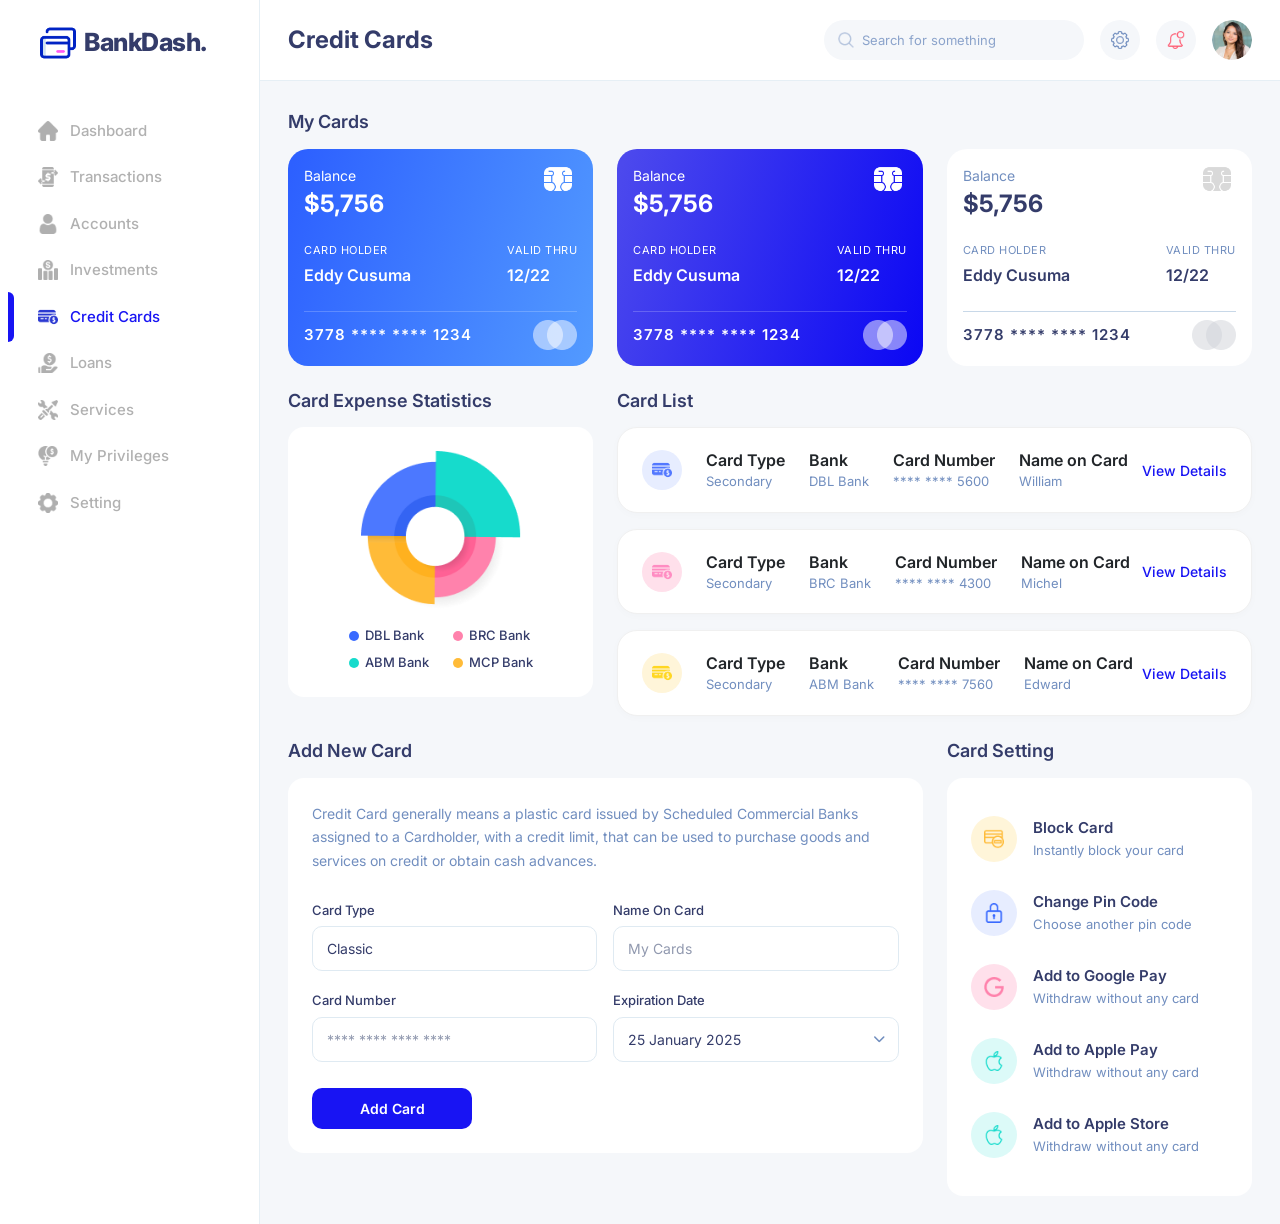
==== commit 2e3fc167: "Revisi card list" ====
--- a/index.html
+++ b/index.html
@@ -89,6 +89,9 @@
             <main class="main-content">
                 <!-- Topbar -->
                 <header class="topbar">
+                    <div class="mobile-menu">
+                        <i class="fas fa-bars"></i>
+                    </div>
                     <h2 class="page-title">Credit Cards</h2>
                     <div class="d-flex align-items-center gap-3">
                         <div class="search-box">
@@ -200,199 +203,205 @@
                     <!-- Bottom Section -->
                     <div class="row g-4 mb-4">
                         <!-- Card Expense Statistics -->
-                            <div class="col-xl-4">
-                                <h5 class="section-title mb-3">Card Expense Statistics</h5>
-                                <div class="statistics-box text-center">
-                                    <img src="img/groups.png" alt="Statistics" style="width:160px; height:auto;">
-                                    <div class="donut-legend mt-3">
-                                        <div class="legend-item">
-                                            <span class="legend-dot" style="background:#396AFF"></span>DBL Bank
-                                        </div>
-                                        <div class="legend-item">
-                                            <span class="legend-dot" style="background:#FF82AC"></span>BRC Bank
-                                        </div>
-                                        <div class="legend-item">
-                                            <span class="legend-dot" style="background:#16DBCC"></span>ABM Bank
-                                        </div>
-                                        <div class="legend-item">
-                                            <span class="legend-dot" style="background:#FFBB38"></span>MCP Bank
-                                        </div>
-                                    </div>
-                                </div>
-                            </div>
-
-                            <!-- Card List -->
-                            <div class="col-xl-8">
-                                <h5 class="section-title mb-3">Card List</h5>
-                                <div class="card-list-table p-3">
-                                    <!-- Item 1 -->
-                                    <div class="d-flex align-items-center justify-content-between py-3 border-bottom">
-                                        <div class="d-flex align-items-center gap-4">
-                                            <div class="card-icon-circle card-icon-item1">
-                                                <img src="img/credit-card.png" width="20" class="icon-blue">
-                                            </div>
-                                            <div>
-                                                <div class="fw-semibold">Card Type</div>
-                                                <div class="card-type-sub">Secondary</div>
-                                            </div>
-                                            <div>
-                                                <div class="fw-semibold">Bank</div>
-                                                <div class="card-type-sub">DBL Bank</div>
-                                            </div>
-                                            <div>
-                                                <div class="fw-semibold">Card Number</div>
-                                                <div class="card-type-sub">**** **** 5600</div>
-                                            </div>
-                                            <div>
-                                                <div class="fw-semibold">Name on Card</div>
-                                                <div class="card-type-sub">William</div>
-                                            </div>
-                                        </div>
-                                        <a href="#" class="view-details-link">View Details</a>
-                                    </div>
-
-                                    <!-- Item 2 -->
-                                    <div class="d-flex align-items-center justify-content-between py-3 border-bottom">
-                                        <div class="d-flex align-items-center gap-4">
-                                            <div class="card-icon-circle card-icon-item2">
-                                                <img src="img/credit-card.png" width="20" class="icon-pink">
-                                            </div>
-                                            <div>
-                                                <div class="fw-semibold">Card Type</div>
-                                                <div class="card-type-sub">Secondary</div>
-                                            </div>
-                                            <div>
-                                                <div class="fw-semibold">Bank</div>
-                                                <div class="card-type-sub">BRC Bank</div>
-                                            </div>
-                                            <div>
-                                                <div class="fw-semibold">Card Number</div>
-                                                <div class="card-type-sub">**** **** 4300</div>
-                                            </div>
-                                            <div>
-                                                <div class="fw-semibold">Name on Card</div>
-                                                <div class="card-type-sub">Michel</div>
-                                            </div>
-                                        </div>
-                                        <a href="#" class="view-details-link">View Details</a>
-                                    </div>
-
-                                    <!-- Item 3 -->
-                                    <div class="d-flex align-items-center justify-content-between py-3">
-                                        <div class="d-flex align-items-center gap-4">
-                                            <div class="card-icon-circle card-icon-item3">
-                                                <img src="img/credit-card.png" width="20" class="icon-yellow">
-                                            </div>
-                                            <div>
-                                                <div class="fw-semibold">Card Type</div>
-                                                <div class="card-type-sub">Secondary</div>
-                                            </div>
-                                            <div>
-                                                <div class="fw-semibold">Bank</div>
-                                                <div class="card-type-sub">ABM Bank</div>
-                                            </div>
-                                            <div>
-                                                <div class="fw-semibold">Card Number</div>
-                                                <div class="card-type-sub">**** **** 7560</div>
-                                            </div>
-                                            <div>
-                                                <div class="fw-semibold">Name on Card</div>
-                                                <div class="card-type-sub">Edward</div>
-                                            </div>
-                                        </div>
-                                        <a href="#" class="view-details-link">View Details</a>
-                                    </div>
-                                </div>
-                            </div>
-                        </div>
-
-                        <div class="row g-4 align-items-stretch">
-                            <!-- Add New Card -->
-                            <div class="col-xl-8">
-                                <h5 class="section-title mb-3">Add New Card</h5>
-                                <div class="add-new-card-box">
-                                    <p class="mb-4" style="color:#718EBF; font-size:14px; line-height:1.7">
-                                        Credit Card generally means a plastic card issued by Scheduled Commercial Banks assigned to a Cardholder, with a credit limit, that can be used to purchase goods and services on credit or obtain cash advances.
-                                    </p>
-                                    <div class="row g-3">
-                                        <div class="col-md-6">
-                                            <label class="form-label">Card Type</label>
-                                            <input type="text" class="form-control" value="Classic">
-                                        </div>
-                                        <div class="col-md-6">
-                                            <label class="form-label">Name On Card</label>
-                                            <input type="text" class="form-control" placeholder="My Cards">
-                                        </div>
-                                        <div class="col-md-6">
-                                            <label class="form-label">Card Number</label>
-                                            <input type="text" class="form-control" placeholder="**** **** **** ****">
-                                        </div>
-                                        <div class="col-md-6">
-                                            <label class="form-label">Expiration Date</label>
-                                            <div class="position-relative">
-                                                <input type="text" class="form-control" value="25 January 2025">
-                                                <i class="fas fa-chevron-down position-absolute" style="right:14px; top:50%; transform:translateY(-50%); color:#718EBF; font-size:12px;"></i>
-                                            </div>
-                                        </div>
-                                        <div class="col-12 mt-3">
-                                            <button class="btn-add-card">Add Card</button>
-                                        </div>
-                                    </div>
-                                </div>
-                            </div>
-
-                            <!-- Card Setting -->
-                            <div class="col-xl-4">
-                                <h5 class="section-title mb-3">Card Setting</h5>
-                                <div class="card-setting-box">
-                                    <div class="setting-item">
-                                        <div class="setting-icon-circle" style="background:#FFF5D9;">
-                                            <img src="img/credit.png" width="20">
-                                        </div>
-                                        <div>
-                                            <div class="setting-item-title">Block Card</div>
-                                            <div class="setting-item-sub">Instantly block your card</div>
-                                        </div>
-                                    </div>
-                                    <div class="setting-item">
-                                        <div class="setting-icon-circle" style="background:#E7EDFF;">
-                                            <img src="img/padlock.png" width="20">
-                                        </div>
-                                        <div>
-                                            <div class="setting-item-title">Change Pin Code</div>
-                                            <div class="setting-item-sub">Choose another pin code</div>
-                                        </div>
-                                    </div>
-                                    <div class="setting-item">
-                                        <div class="setting-icon-circle" style="background:#FFE0EB;">
-                                            <img src="img/google.png" width="20">
-                                        </div>
-                                        <div>
-                                            <div class="setting-item-title">Add to Google Pay</div>
-                                            <div class="setting-item-sub">Withdraw without any card</div>
-                                        </div>
-                                    </div>
-                                    <div class="setting-item">
-                                        <div class="setting-icon-circle" style="background:#DCFAF8;">
-                                            <img src="img/apple.png" width="20">
-                                        </div>
-                                        <div>
-                                            <div class="setting-item-title">Add to Apple Pay</div>
-                                            <div class="setting-item-sub">Withdraw without any card</div>
-                                        </div>
-                                    </div>
-                                    <div class="setting-item">
-                                        <div class="setting-icon-circle" style="background:#DCFAF8;">
-                                            <img src="img/apple.png" width="20">
-                                        </div>
-                                        <div>
-                                            <div class="setting-item-title">Add to Apple Store</div>
-                                            <div class="setting-item-sub">Withdraw without any card</div>
-                                        </div>
-                                    </div>
-                                </div>
-                            </div>
-                        </div>
+                        <div class="col-xl-4">
+                            <h5 class="section-title mb-3">Card Expense Statistics</h5>
+                            <div class="statistics-box text-center">
+                                <img src="img/groups.png" alt="Statistics" style="width:160px; height:auto;">
+                                <div class="donut-legend mt-3">
+                                    <div class="legend-item">
+                                        <span class="legend-dot" style="background:#396AFF"></span>DBL Bank
+                                    </div>
+                                    <div class="legend-item">
+                                        <span class="legend-dot" style="background:#FF82AC"></span>BRC Bank
+                                    </div>
+                                    <div class="legend-item">
+                                        <span class="legend-dot" style="background:#16DBCC"></span>ABM Bank
+                                    </div>
+                                    <div class="legend-item">
+                                        <span class="legend-dot" style="background:#FFBB38"></span>MCP Bank
+                                    </div>
+                                </div>
+                            </div>
+                        </div>
+
+                        <!-- Card List -->
+                        <div class="col-xl-8">
+                            <h5 class="section-title mb-3">Card List</h5>
+                            
+                            <!-- Card Item 1 - DBL Bank -->
+                            <div class="card-list-item mb-3">
+                                <div class="d-flex align-items-center justify-content-between">
+                                    <div class="d-flex align-items-center gap-4 flex-wrap">
+                                        <div class="card-icon-circle card-icon-item1">
+                                            <img src="img/credit-card.png" width="20" class="icon-blue">
+                                        </div>
+                                        <div>
+                                            <div class="fw-semibold">Card Type</div>
+                                            <div class="card-type-sub">Secondary</div>
+                                        </div>
+                                        <div>
+                                            <div class="fw-semibold">Bank</div>
+                                            <div class="card-type-sub">DBL Bank</div>
+                                        </div>
+                                        <div>
+                                            <div class="fw-semibold">Card Number</div>
+                                            <div class="card-type-sub">**** **** 5600</div>
+                                        </div>
+                                        <div>
+                                            <div class="fw-semibold">Name on Card</div>
+                                            <div class="card-type-sub">William</div>
+                                        </div>
+                                    </div>
+                                    <a href="#" class="view-details-link">View Details</a>
+                                </div>
+                            </div>
+
+                            <!-- Card Item 2 - BRC Bank -->
+                            <div class="card-list-item mb-3">
+                                <div class="d-flex align-items-center justify-content-between">
+                                    <div class="d-flex align-items-center gap-4 flex-wrap">
+                                        <div class="card-icon-circle card-icon-item2">
+                                            <img src="img/credit-card.png" width="20" class="icon-pink">
+                                        </div>
+                                        <div>
+                                            <div class="fw-semibold">Card Type</div>
+                                            <div class="card-type-sub">Secondary</div>
+                                        </div>
+                                        <div>
+                                            <div class="fw-semibold">Bank</div>
+                                            <div class="card-type-sub">BRC Bank</div>
+                                        </div>
+                                        <div>
+                                            <div class="fw-semibold">Card Number</div>
+                                            <div class="card-type-sub">**** **** 4300</div>
+                                        </div>
+                                        <div>
+                                            <div class="fw-semibold">Name on Card</div>
+                                            <div class="card-type-sub">Michel</div>
+                                        </div>
+                                    </div>
+                                    <a href="#" class="view-details-link">View Details</a>
+                                </div>
+                            </div>
+
+                            <!-- Card Item 3 - ABM Bank -->
+                            <div class="card-list-item">
+                                <div class="d-flex align-items-center justify-content-between">
+                                    <div class="d-flex align-items-center gap-4 flex-wrap">
+                                        <div class="card-icon-circle card-icon-item3">
+                                            <img src="img/credit-card.png" width="20" class="icon-yellow">
+                                        </div>
+                                        <div>
+                                            <div class="fw-semibold">Card Type</div>
+                                            <div class="card-type-sub">Secondary</div>
+                                        </div>
+                                        <div>
+                                            <div class="fw-semibold">Bank</div>
+                                            <div class="card-type-sub">ABM Bank</div>
+                                        </div>
+                                        <div>
+                                            <div class="fw-semibold">Card Number</div>
+                                            <div class="card-type-sub">**** **** 7560</div>
+                                        </div>
+                                        <div>
+                                            <div class="fw-semibold">Name on Card</div>
+                                            <div class="card-type-sub">Edward</div>
+                                        </div>
+                                    </div>
+                                    <a href="#" class="view-details-link">View Details</a>
+                                </div>
+                            </div>
+                        </div>
+                    </div>
+
+                    <!-- Row kedua: Add New Card dan Card Setting -->
+                    <div class="row g-4">
+                        <!-- Add New Card -->
+                        <div class="col-xl-8">
+                            <h5 class="section-title mb-3">Add New Card</h5>
+                            <div class="add-new-card-box">
+                                <p class="mb-4" style="color:#718EBF; font-size:14px; line-height:1.7">
+                                    Credit Card generally means a plastic card issued by Scheduled Commercial Banks assigned to a Cardholder, with a credit limit, that can be used to purchase goods and services on credit or obtain cash advances.
+                                </p>
+                                <div class="row g-3">
+                                    <div class="col-md-6">
+                                        <label class="form-label">Card Type</label>
+                                        <input type="text" class="form-control" value="Classic">
+                                    </div>
+                                    <div class="col-md-6">
+                                        <label class="form-label">Name On Card</label>
+                                        <input type="text" class="form-control" placeholder="My Cards">
+                                    </div>
+                                    <div class="col-md-6">
+                                        <label class="form-label">Card Number</label>
+                                        <input type="text" class="form-control" placeholder="**** **** **** ****">
+                                    </div>
+                                    <div class="col-md-6">
+                                        <label class="form-label">Expiration Date</label>
+                                        <div class="position-relative">
+                                            <input type="text" class="form-control" value="25 January 2025">
+                                            <i class="fas fa-chevron-down position-absolute" style="right:14px; top:50%; transform:translateY(-50%); color:#718EBF; font-size:12px;"></i>
+                                        </div>
+                                    </div>
+                                    <div class="col-12 mt-3">
+                                        <button class="btn-add-card">Add Card</button>
+                                    </div>
+                                </div>
+                            </div>
+                        </div>
+
+                        <!-- Card Setting -->
+                        <div class="col-xl-4">
+                            <h5 class="section-title mb-3">Card Setting</h5>
+                            <div class="card-setting-box">
+                                <div class="setting-item">
+                                    <div class="setting-icon-circle" style="background:#FFF5D9;">
+                                        <img src="img/credit.png" width="20">
+                                    </div>
+                                    <div>
+                                        <div class="setting-item-title">Block Card</div>
+                                        <div class="setting-item-sub">Instantly block your card</div>
+                                    </div>
+                                </div>
+                                <div class="setting-item">
+                                    <div class="setting-icon-circle" style="background:#E7EDFF;">
+                                        <img src="img/padlock.png" width="20">
+                                    </div>
+                                    <div>
+                                        <div class="setting-item-title">Change Pin Code</div>
+                                        <div class="setting-item-sub">Choose another pin code</div>
+                                    </div>
+                                </div>
+                                <div class="setting-item">
+                                    <div class="setting-icon-circle" style="background:#FFE0EB;">
+                                        <img src="img/google.png" width="20">
+                                    </div>
+                                    <div>
+                                        <div class="setting-item-title">Add to Google Pay</div>
+                                        <div class="setting-item-sub">Withdraw without any card</div>
+                                    </div>
+                                </div>
+                                <div class="setting-item">
+                                    <div class="setting-icon-circle" style="background:#DCFAF8;">
+                                        <img src="img/apple.png" width="20">
+                                    </div>
+                                    <div>
+                                        <div class="setting-item-title">Add to Apple Pay</div>
+                                        <div class="setting-item-sub">Withdraw without any card</div>
+                                    </div>
+                                </div>
+                                <div class="setting-item">
+                                    <div class="setting-icon-circle" style="background:#DCFAF8;">
+                                        <img src="img/apple.png" width="20">
+                                    </div>
+                                    <div>
+                                        <div class="setting-item-title">Add to Apple Store</div>
+                                        <div class="setting-item-sub">Withdraw without any card</div>
+                                    </div>
+                                </div>
+                            </div>
+                        </div>
+                    </div>
                     </main>
                 </div>
             </div>
--- a/css/style.css
+++ b/css/style.css
@@ -246,6 +246,23 @@
 }
 
 /* Card List Table */
+.card-list-item {
+    background: #ffffff;
+    border-radius: 20px;
+    padding: 20px 24px;
+    box-shadow: 0 2px 8px rgba(0, 0, 0, 0.02);
+    transition: transform 0.2s ease, box-shadow 0.2s ease;
+    border: 1px solid #f0f0f0;
+}
+
+.card-list-item .d-flex {
+    width: 100%;
+}
+
+.card-list-item .d-flex.align-items-center.gap-4 {
+    flex: 1;
+}
+
 .card-list-table {
     background: #ffffff;
     border-radius: 16px;
@@ -463,12 +480,18 @@
     color: #718EBF;
 }
 
-/* SERVICE PAGE STYLES */
+/* Sservice Page */
 .service-box {
     background: #fff;
     border-radius: 16px;
     padding: 20px;
     gap: 16px;
+    transition: all 0.3s ease;
+    cursor: pointer;
+}
+
+.service-box:hover {
+    transform: translateY(-4px);
 }
 
 .service-icon {
@@ -966,6 +989,20 @@
         justify-content: center;
         padding: 10px !important;
     }
+
+    .card-list-item {
+        padding: 16px;
+    }
+    
+    .card-list-item .d-flex.align-items-center.gap-4 {
+        gap: 16px !important;
+        flex-wrap: wrap;
+    }
+    
+    .card-list-item .view-details-link {
+        margin-left: auto;
+    }
+
     .card-list-table .d-flex {
         flex-wrap: wrap;
         gap: 12px;
@@ -1003,122 +1040,249 @@
 }
 
 @media (max-width: 768px) {
+
     .sidebar {
         display: none;
     }
-    
+
     .mobile-menu {
         display: block;
-    }
-
+        font-size: 20px;
+        cursor: pointer;
+        color: #343C6A;
+    }
+
+    /* Topbar */
     .topbar {
         display: grid;
         grid-template-columns: 40px 1fr 40px;
+        grid-template-rows: auto auto;
         align-items: center;
-        gap: 0;
-    }
-    
-    .topbar > div {
+        padding: 16px;
+        gap: 12px;
+    }
+
+    .page-title {
+        grid-column: 2;
+        grid-row: 1;
+        text-align: center;
+        font-size: 20px;
+    }
+
+    .profile-img {
+        grid-column: 3;
+        grid-row: 1;
+        justify-self: end;
+    }
+
+    .search-box {
+        grid-column: 1 / 4;
+        grid-row: 2;
         width: 100%;
+        margin-top: 6px;
+    }
+
+    .topbar-icon {
+        display: none;
+    }
+
+    /* Content Body */
+    .content-body {
+        padding: 16px;
+    }
+
+    .section-title {
+        font-size: 16px;
+    }
+
+    /* Card Scroll */
+    .content-body section .row {
         display: flex;
-        justify-content: space-between;
-    }
-    
-    .topbar .search-box {
-        order: 2;
-        grid-column: 1/4;
-        width: 100%;
-        margin-top: 10px;
-    }
-    
-    .topbar .topbar-icon {
-        display: none;
-    }
-    
-    .page-title {
-        text-align: center;
-        font-size: 18px;
-    }
-    
-    .search-box {
-        width: 100%;
-    }
-
-    .content-body .row.g-4:first-child {
         flex-wrap: nowrap;
         overflow-x: auto;
+        gap: 16px;
         padding-bottom: 10px;
-    }
-    
+        scroll-snap-type: x mandatory;
+    }
+
+    .content-body section .row::-webkit-scrollbar {
+        display: none;
+    }
+
+    .content-body section .row > div {
+        flex: 0 0 85%;
+        max-width: 85%;
+        scroll-snap-align: start;
+    }
+
+    .credit-card {
+        min-width: 260px;
+    }
+
+    /* Statistic */
+    .statistics-box {
+        padding: 18px;
+        margin-bottom: 20px;
+    }
+
+    /* Card List */
+    .card-list-table .d-flex {
+        flex-direction: row !important;
+        align-items: center !important;
+        flex-wrap: nowrap !important;
+        justify-content: space-between;
+        gap: 12px;
+    }
+
+    .card-list-table .d-flex .d-flex {
+        flex-wrap: nowrap !important;
+        gap: 16px;
+    }
+
+    .card-list-table .d-flex .d-flex > div {
+        min-width: max-content;
+    }
+
+    .card-list-table .fw-semibold{
+        font-size:12px;
+    }
+
+    .card-type-sub{
+        font-size:11px;
+    }
+
+    .view-details-link{
+        white-space: nowrap;
+        font-size:12px;
+    }
+
+    .card-list-table{
+        overflow-x:auto;
+    }
+
+    .card-list-table::-webkit-scrollbar{
+        display:none;
+    }
+
+    /* Service */
     .service-box {
         min-width: 220px;
     }
-    
-    .credit-card {
-        min-width: 260px;
-    }
-    
-    .statistics-box {
-        margin-bottom: 20px;
-    }
-    
+
     .service-row {
         flex-direction: row;
         align-items: center;
         justify-content: space-between;
         padding: 16px;
     }
-    
+
     .service-left {
         min-width: auto;
     }
-    
+
     .service-name {
         font-size: 14px;
     }
-    
+
     .service-desc {
         font-size: 12px;
     }
-    
+
     .service-btn {
         border: none;
         padding: 0;
         font-size: 13px;
         color: #1814F3;
     }
-    
+
     .service-col {
         display: none;
     }
 
-    /* Card List */
-    .card-list-table .d-flex {
-        flex-direction: column;
-        align-items: flex-start !important;
-        gap: 10px;
-    }
-    
-    .card-list-table .d-flex > div {
-        width: 100%;
-    }
-    
-    .view-details-link {
-        align-self: flex-end;
-        margin-top: 6px;
-    }
-    
+    /* Add Card */
     .add-new-card-box .row > div {
         width: 100%;
     }
-    
+
     .btn-add-card {
         width: 100%;
     }
 
+    /* Profile */
     .profile-section {
         flex-direction: column;
         align-items: center;
+    }
+
+    .profile-avatar {
+        width: 120px;
+        height: 120px;
+    }
+
+    .profile-form {
+        width: 100%;
+    }
+
+    .profile-form input {
+        font-size: 13px;
+    }
+
+    .btn-save {
+        width: 100%;
+        margin-top: 20px;
+    }
+
+    /* Preference */
+    .pref-item {
+        flex-direction: column;
+        align-items: flex-start;
+        gap: 12px;
+    }
+
+    .select-input {
+        width: 100%;
+    }
+
+    /* Security */
+    .security-item {
+        flex-direction: column;
+        align-items: flex-start;
+    }
+
+    .password-field {
+        width: 100%;
+    }
+
+    .setting-tabs {
+        gap: 20px;
+        overflow-x: auto;
+        padding-bottom: 10px;
+    }
+
+    .setting-tab {
+        white-space: nowrap;
+        font-size: 14px;
+    }
+}
+
+@media (max-width: 576px) {
+    .content-body {
+        padding: 0 16px 16px 16px;
+    }
+    .search-box {
+        width: 160px;
+    }
+}
+
+@media (max-width: 480px) {
+    .page-title {
+        font-size: 20px;
+    }
+    .credit-card {
+        min-width: 240px;
+    }
+    .statistics-box img {
+        width: 140px;
     }
     
     .profile-avatar {
@@ -1126,76 +1290,7 @@
         height: 120px;
     }
     
-    .profile-form {
-        width: 100%;
-    }
-    
-    .profile-form input {
-        font-size: 13px;
-    }
-    
     .btn-save {
         width: 100%;
-        margin-top: 20px;
-    }
-
-    .pref-item {
-        flex-direction: column;
-        align-items: flex-start;
-        gap: 12px;
-    }
-    
-    .select-input {
-        width: 100%;
-    }
-
-    .security-item {
-        flex-direction: column;
-        align-items: flex-start;
-    }
-    
-    .password-field {
-        width: 100%;
-    }
-
-    .setting-tabs {
-        gap: 20px;
-        overflow-x: auto;
-        padding-bottom: 10px;
-    }
-    
-    .setting-tab {
-        white-space: nowrap;
-        font-size: 14px;
-    }
-}
-
-@media (max-width: 576px) {
-    .content-body {
-        padding: 0 16px 16px 16px;
-    }
-    .search-box {
-        width: 160px;
-    }
-}
-
-@media (max-width: 480px) {
-    .page-title {
-        font-size: 20px;
-    }
-    .credit-card {
-        min-width: 240px;
-    }
-    .statistics-box img {
-        width: 140px;
-    }
-    
-    .profile-avatar {
-        width: 120px;
-        height: 120px;
-    }
-    
-    .btn-save {
-        width: 100%;
     }
 }
